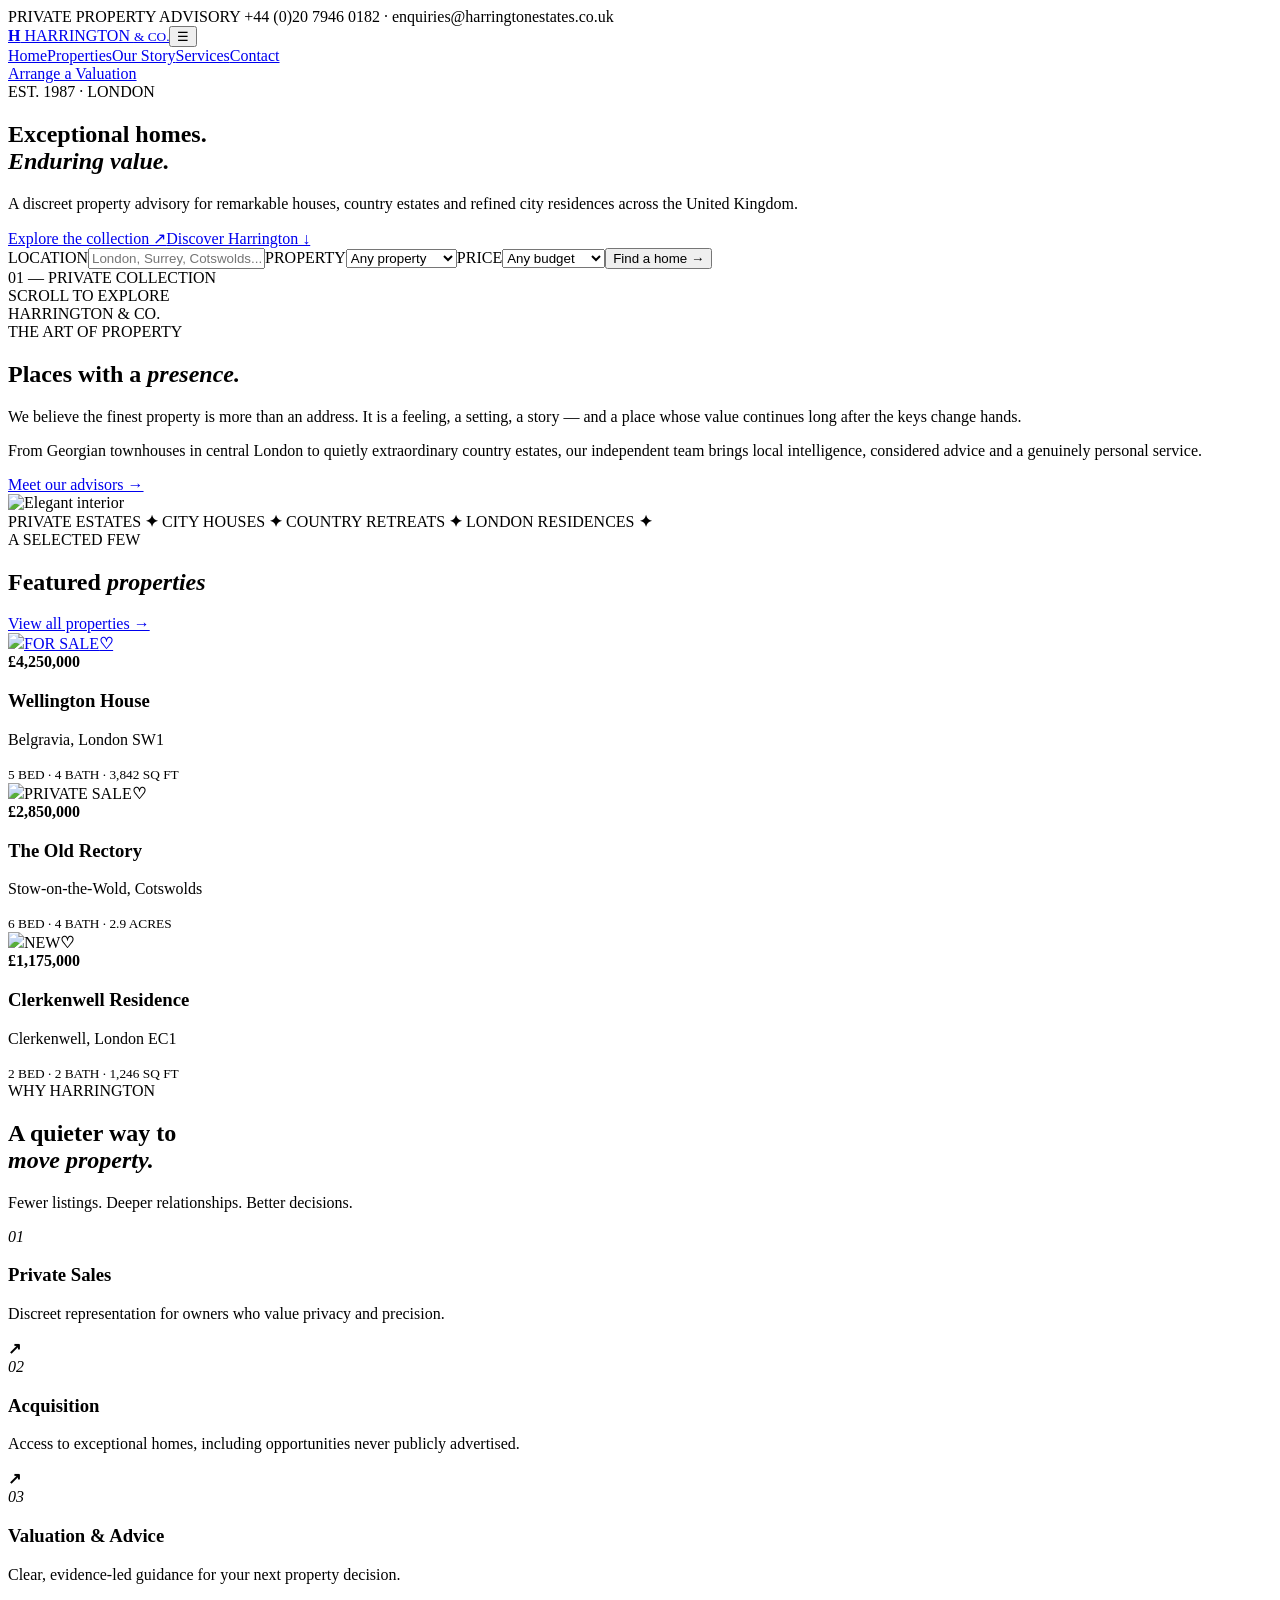
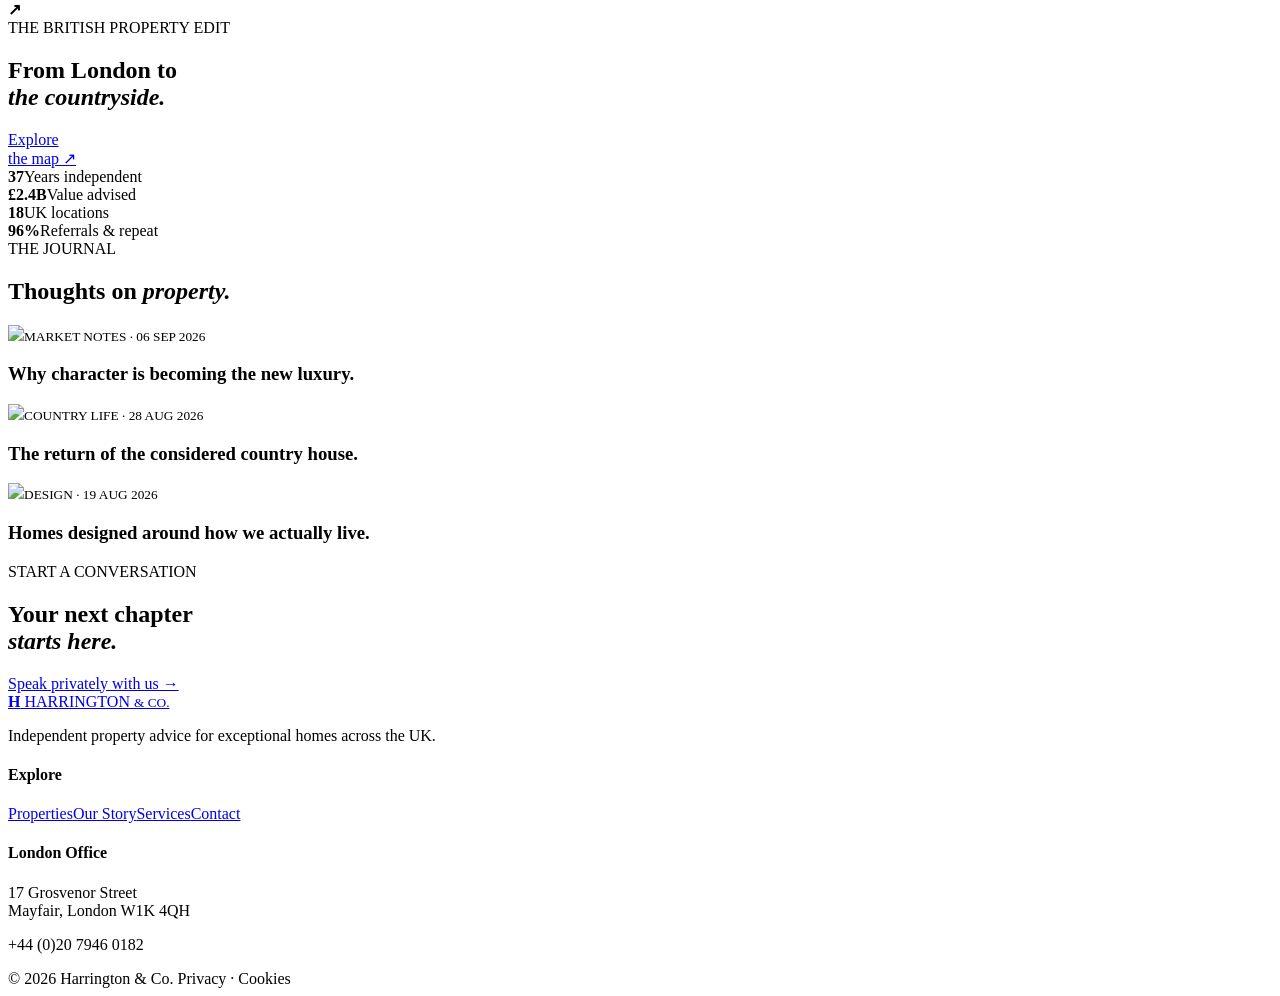
==== index.html @ 805ea757 "Add files via upload" ====
<!doctype html><html lang="en"><head><meta charset="utf-8"><meta name="viewport" content="width=device-width,initial-scale=1"><title>Harrington & Co. | British Property</title><link rel="preconnect" href="https://fonts.googleapis.com"><link href="https://fonts.googleapis.com/css2?family=DM+Sans:wght@400;500;600;700&family=Playfair+Display:ital,wght@0,500;0,600;1,500;1,600&display=swap" rel="stylesheet"><link rel="stylesheet" href="css/style.css"></head><body>
<div class="top">PRIVATE PROPERTY ADVISORY <span>+44 (0)20 7946 0182 · enquiries@harringtonestates.co.uk</span></div><header><div class="wrap nav"><a class="logo" href="index.html"><b>H</b> HARRINGTON <small>& CO.</small></a><button class="menu">☰</button><nav><a class="active" href="index.html">Home</a><a href="properties.html">Properties</a><a href="#story">Our Story</a><a href="#services">Services</a><a href="contact.html">Contact</a></nav><a class="outline" href="contact.html">Arrange a Valuation</a></div></header>
<main><section class="hero"><div class="hero-bg"></div><div class="shade"></div><div class="wrap hero-in"><div class="kicker">EST. 1987 · LONDON</div><h1>Exceptional homes.<br><i>Enduring value.</i></h1><p>A discreet property advisory for remarkable houses, country estates and refined city residences across the United Kingdom.</p><div class="actions"><a class="gold" href="properties.html">Explore the collection ↗</a><a href="#story">Discover Harrington ↓</a></div><div class="search"><label>LOCATION<input id="location" placeholder="London, Surrey, Cotswolds..."></label><label>PROPERTY<select><option>Any property</option><option>Townhouse</option><option>Country Estate</option><option>Apartment</option></select></label><label>PRICE<select><option>Any budget</option><option>Under £1m</option><option>£1m — £3m</option><option>£3m — £10m</option><option>£10m+</option></select></label><button onclick="searchHomes()">Find a home →</button></div></div><div class="side-note">01 — PRIVATE COLLECTION<br><span>SCROLL TO EXPLORE</span></div></section>
<section class="cream section" id="story"><div class="wrap intro"><div class="label">HARRINGTON & CO.</div><div><div class="kicker dark">THE ART OF PROPERTY</div><h2>Places with a <i>presence.</i></h2><p class="lead">We believe the finest property is more than an address. It is a feeling, a setting, a story — and a place whose value continues long after the keys change hands.</p><p>From Georgian townhouses in central London to quietly extraordinary country estates, our independent team brings local intelligence, considered advice and a genuinely personal service.</p><a class="text" href="contact.html">Meet our advisors →</a></div><img class="intro-img" src="https://images.unsplash.com/photo-1600566753190-17f0baa2a6c3?auto=format&fit=crop&w=1100&q=88" alt="Elegant interior"></div></section>
<div class="marquee">PRIVATE ESTATES <b>✦</b> CITY HOUSES <b>✦</b> COUNTRY RETREATS <b>✦</b> LONDON RESIDENCES <b>✦</b></div>
<section class="section"><div class="wrap"><div class="section-head"><div><div class="kicker dark">A SELECTED FEW</div><h2>Featured <i>properties</i></h2></div><a class="text" href="properties.html">View all properties →</a></div><div class="cards">
<article class="card large"><a href="property.html"><div class="photo"><img src="https://images.unsplash.com/photo-1600607688969-a5bfcd646154?auto=format&fit=crop&w=1500&q=88"><span>FOR SALE</span><b>♡</b></div></a><div class="info"><strong>£4,250,000</strong><h3>Wellington House</h3><p>Belgravia, London SW1</p><small>5 BED · 4 BATH · 3,842 SQ FT</small></div></article>
<article class="card"><div class="photo"><img src="https://images.unsplash.com/photo-1564013799919-ab600027ffc6?auto=format&fit=crop&w=1100&q=88"><span>PRIVATE SALE</span><b>♡</b></div><div class="info"><strong>£2,850,000</strong><h3>The Old Rectory</h3><p>Stow-on-the-Wold, Cotswolds</p><small>6 BED · 4 BATH · 2.9 ACRES</small></div></article>
<article class="card"><div class="photo"><img src="https://images.unsplash.com/photo-1600607687920-4e2a09cf159d?auto=format&fit=crop&w=1100&q=88"><span>NEW</span><b>♡</b></div><div class="info"><strong>£1,175,000</strong><h3>Clerkenwell Residence</h3><p>Clerkenwell, London EC1</p><small>2 BED · 2 BATH · 1,246 SQ FT</small></div></article></div></div></section>
<section class="black section" id="services"><div class="wrap split"><div><div class="kicker">WHY HARRINGTON</div><h2>A quieter way to<br><i>move property.</i></h2><p>Fewer listings. Deeper relationships. Better decisions.</p></div><div class="services"><div><em>01</em><h3>Private Sales</h3><p>Discreet representation for owners who value privacy and precision.</p><b>↗</b></div><div><em>02</em><h3>Acquisition</h3><p>Access to exceptional homes, including opportunities never publicly advertised.</p><b>↗</b></div><div><em>03</em><h3>Valuation & Advice</h3><p>Clear, evidence-led guidance for your next property decision.</p><b>↗</b></div></div></div></section>
<section class="story-img"><div class="shade"></div><div class="wrap story"><div class="kicker">THE BRITISH PROPERTY EDIT</div><h2>From London to<br><i>the countryside.</i></h2><a class="circle" href="properties.html">Explore<br>the map ↗</a></div></section>
<section class="cream stats"><div class="wrap stat-grid"><div><b>37</b><span>Years independent</span></div><div><b>£2.4B</b><span>Value advised</span></div><div><b>18</b><span>UK locations</span></div><div><b>96%</b><span>Referrals & repeat</span></div></div></section>
<section class="section"><div class="wrap"><div class="section-head"><div><div class="kicker dark">THE JOURNAL</div><h2>Thoughts on <i>property.</i></h2></div></div><div class="journal"><article><img src="https://images.unsplash.com/photo-1560185008-b033106af5c3?auto=format&fit=crop&w=1000&q=85"><small>MARKET NOTES · 06 SEP 2026</small><h3>Why character is becoming the new luxury.</h3></article><article><img src="https://images.unsplash.com/photo-1510798831971-661eb04b3739?auto=format&fit=crop&w=1000&q=85"><small>COUNTRY LIFE · 28 AUG 2026</small><h3>The return of the considered country house.</h3></article><article><img src="https://images.unsplash.com/photo-1512917774080-9991f1c4c750?auto=format&fit=crop&w=1000&q=85"><small>DESIGN · 19 AUG 2026</small><h3>Homes designed around how we actually live.</h3></article></div></div></section>
<section class="cta"><div class="wrap cta-in"><div><div class="kicker">START A CONVERSATION</div><h2>Your next chapter<br><i>starts here.</i></h2></div><a class="gold" href="contact.html">Speak privately with us →</a></div></section></main>
<footer><div class="wrap foot"><div><a class="logo light" href="index.html"><b>H</b> HARRINGTON <small>& CO.</small></a><p>Independent property advice for exceptional homes across the UK.</p></div><div><h4>Explore</h4><a href="properties.html">Properties</a><a href="#story">Our Story</a><a href="#services">Services</a><a href="contact.html">Contact</a></div><div><h4>London Office</h4><p>17 Grosvenor Street<br>Mayfair, London W1K 4QH</p><p>+44 (0)20 7946 0182</p></div></div><div class="wrap copy">© 2026 Harrington & Co. <span>Privacy · Cookies</span></div></footer><script src="js/script.js"></script></body></html>
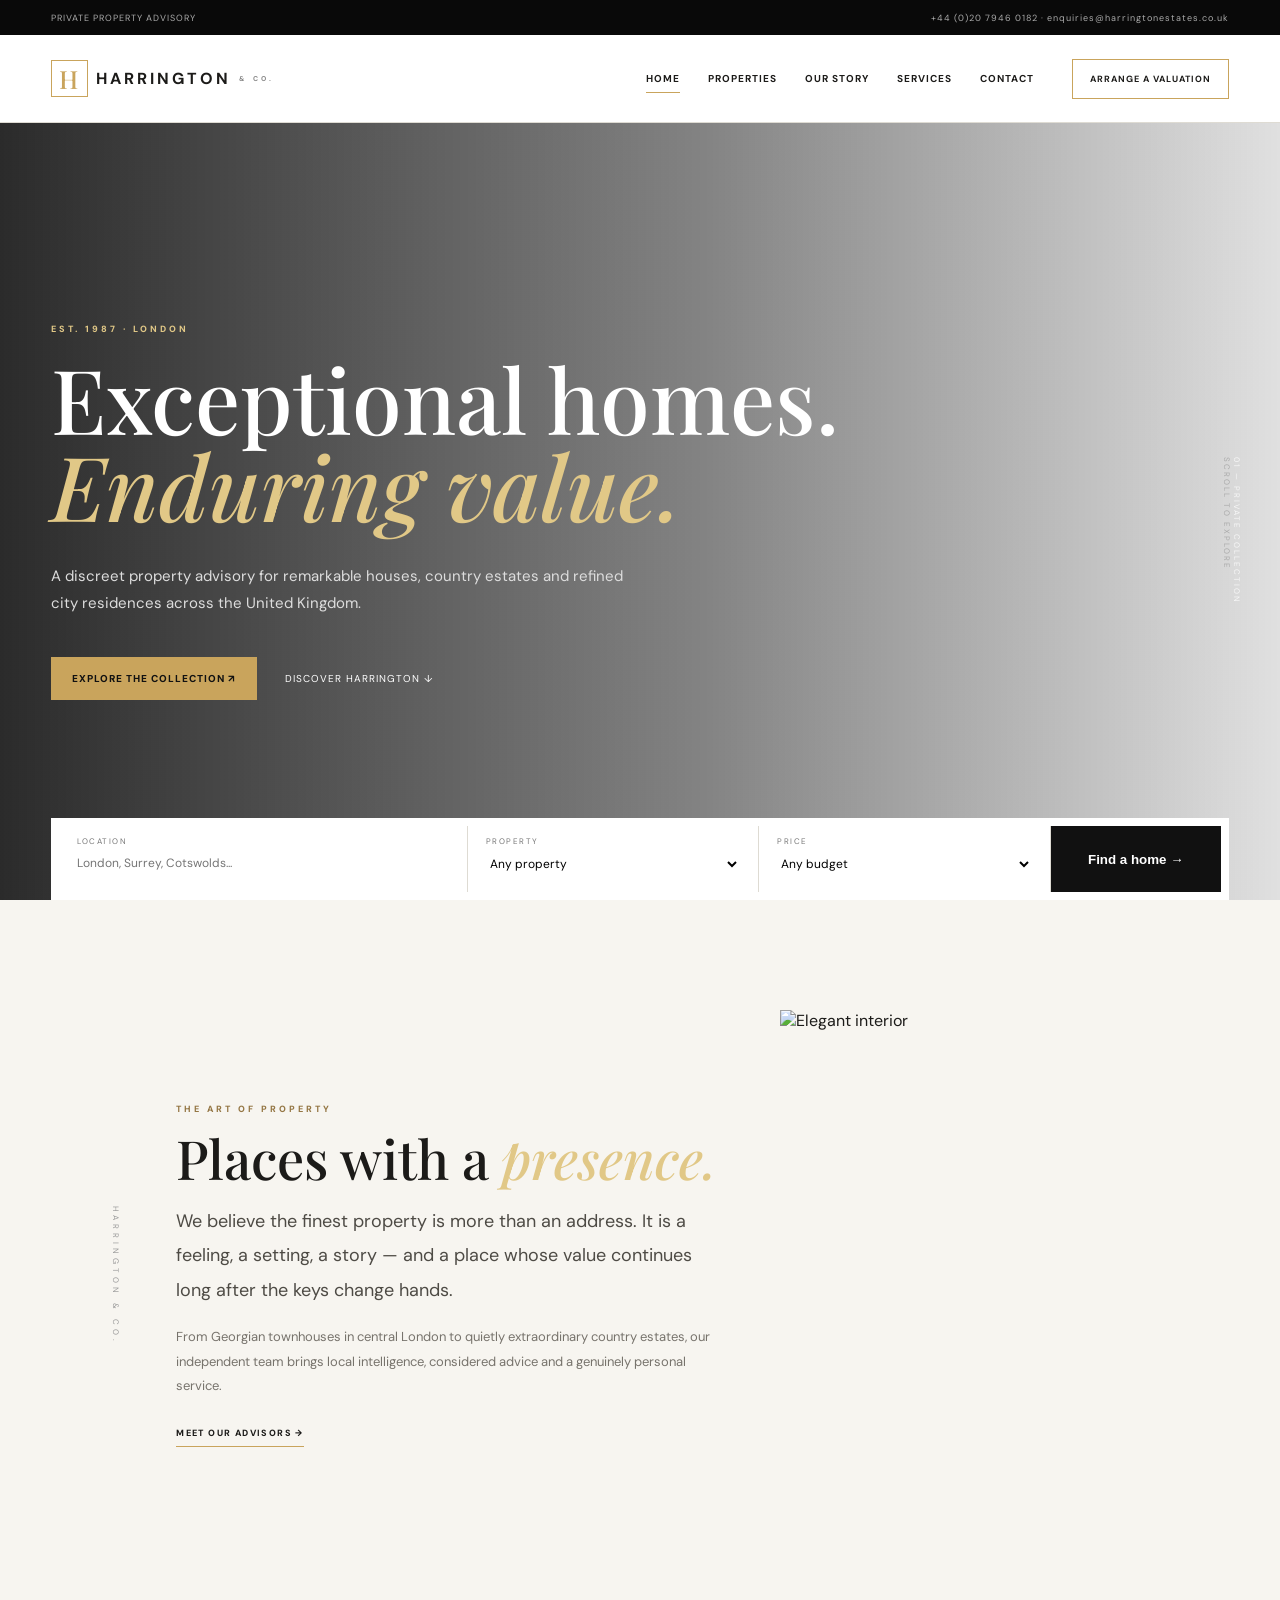
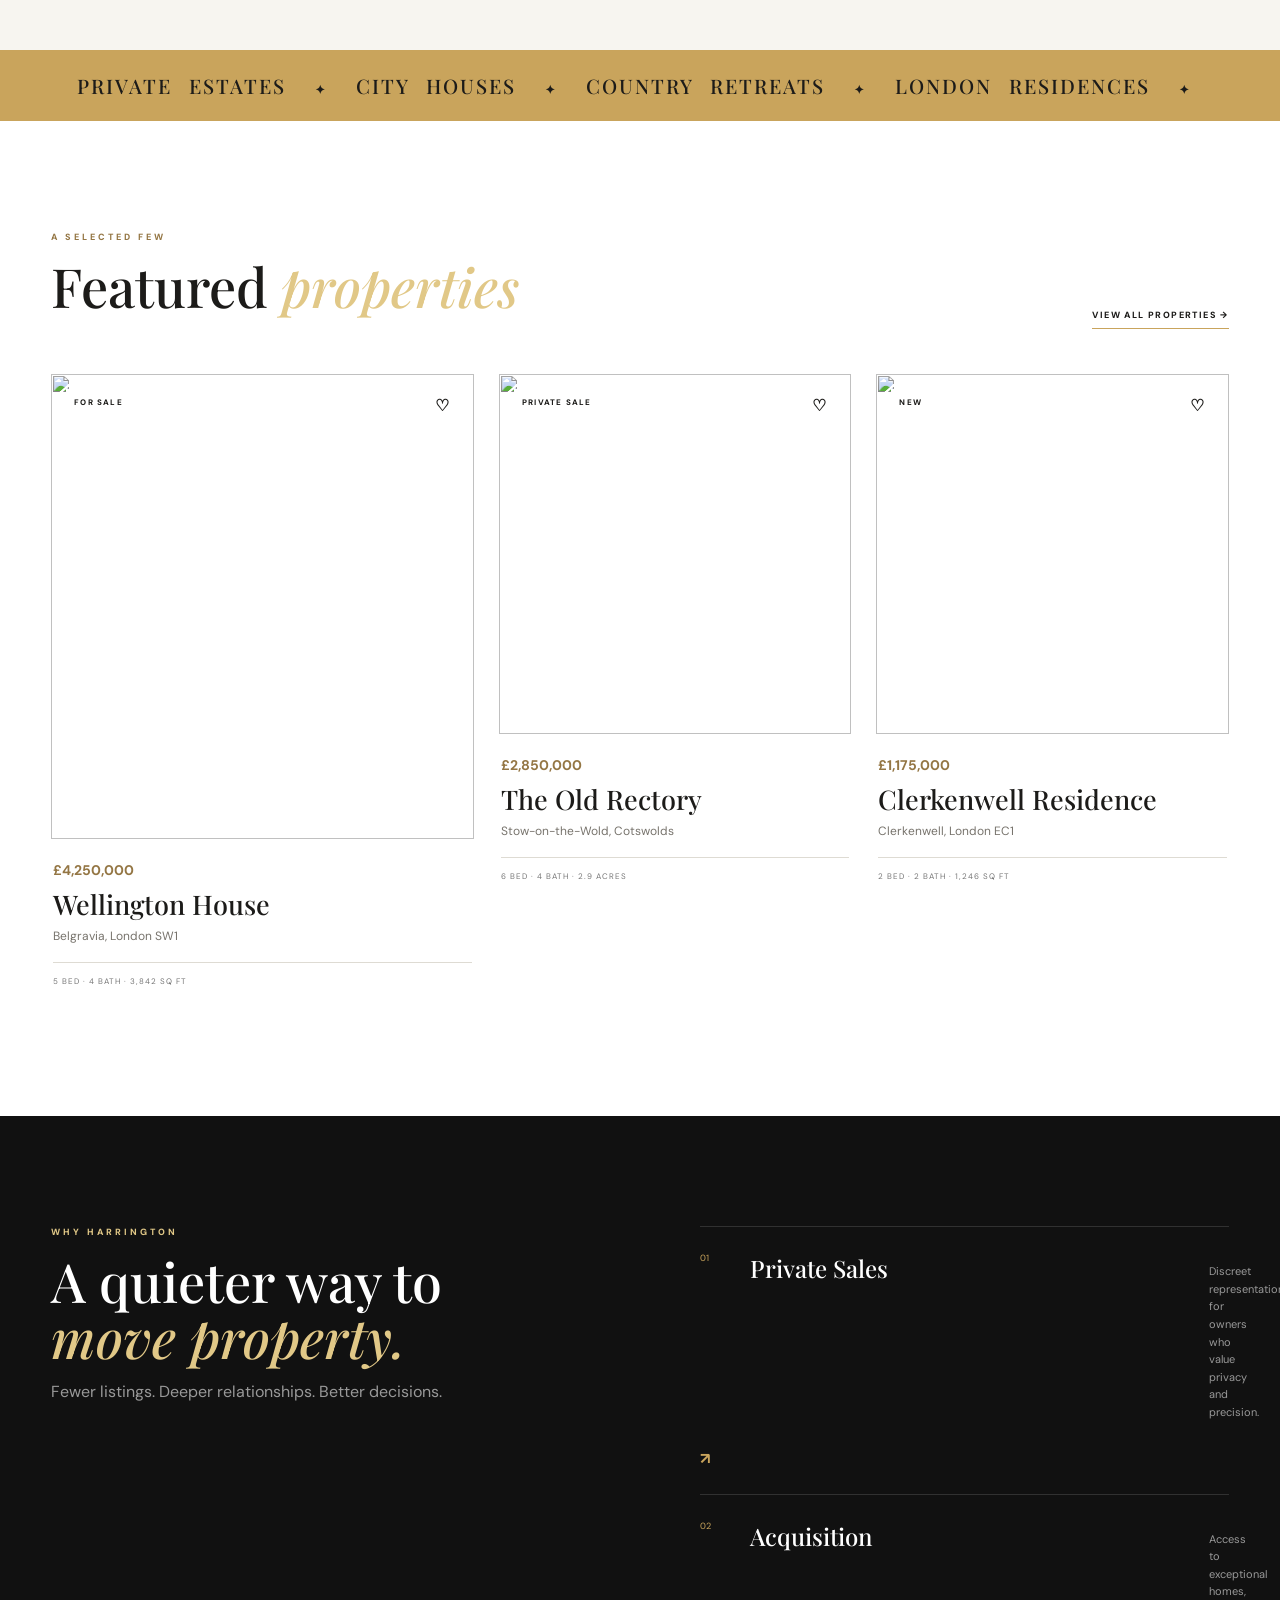
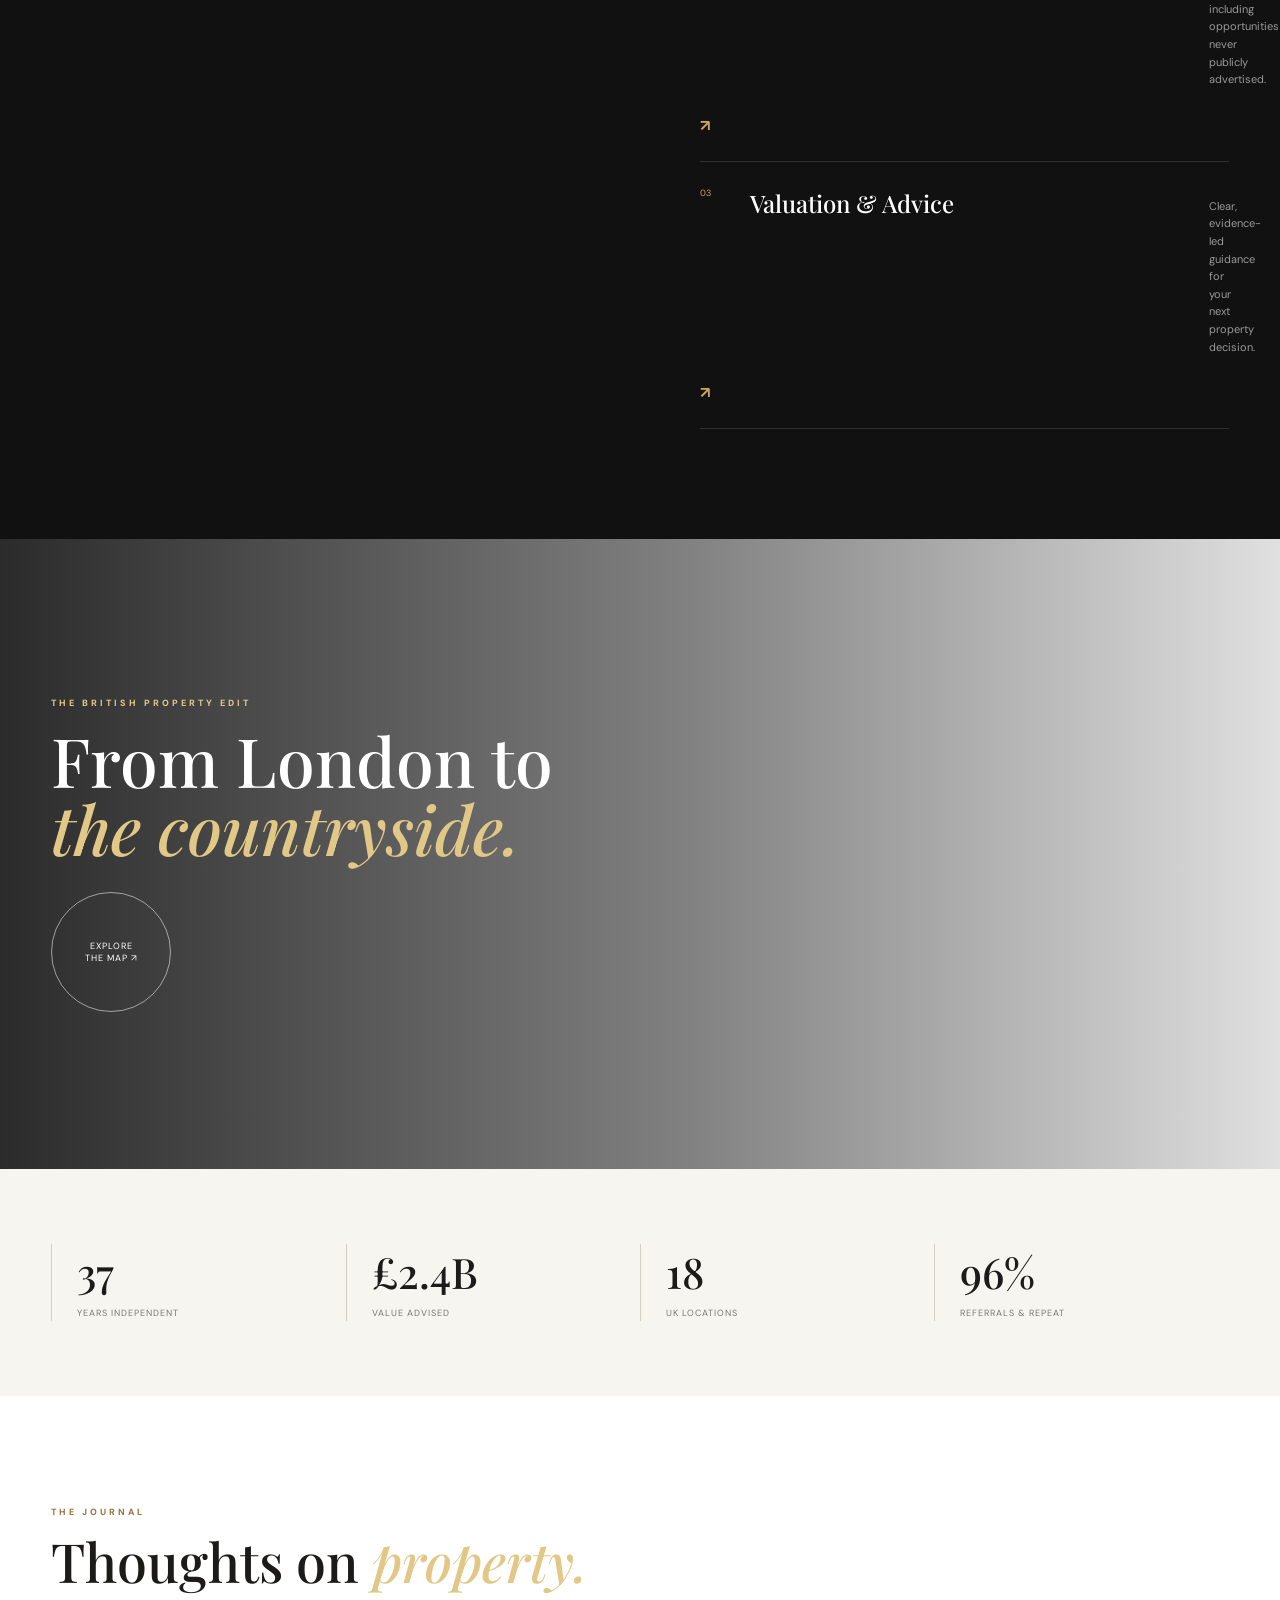
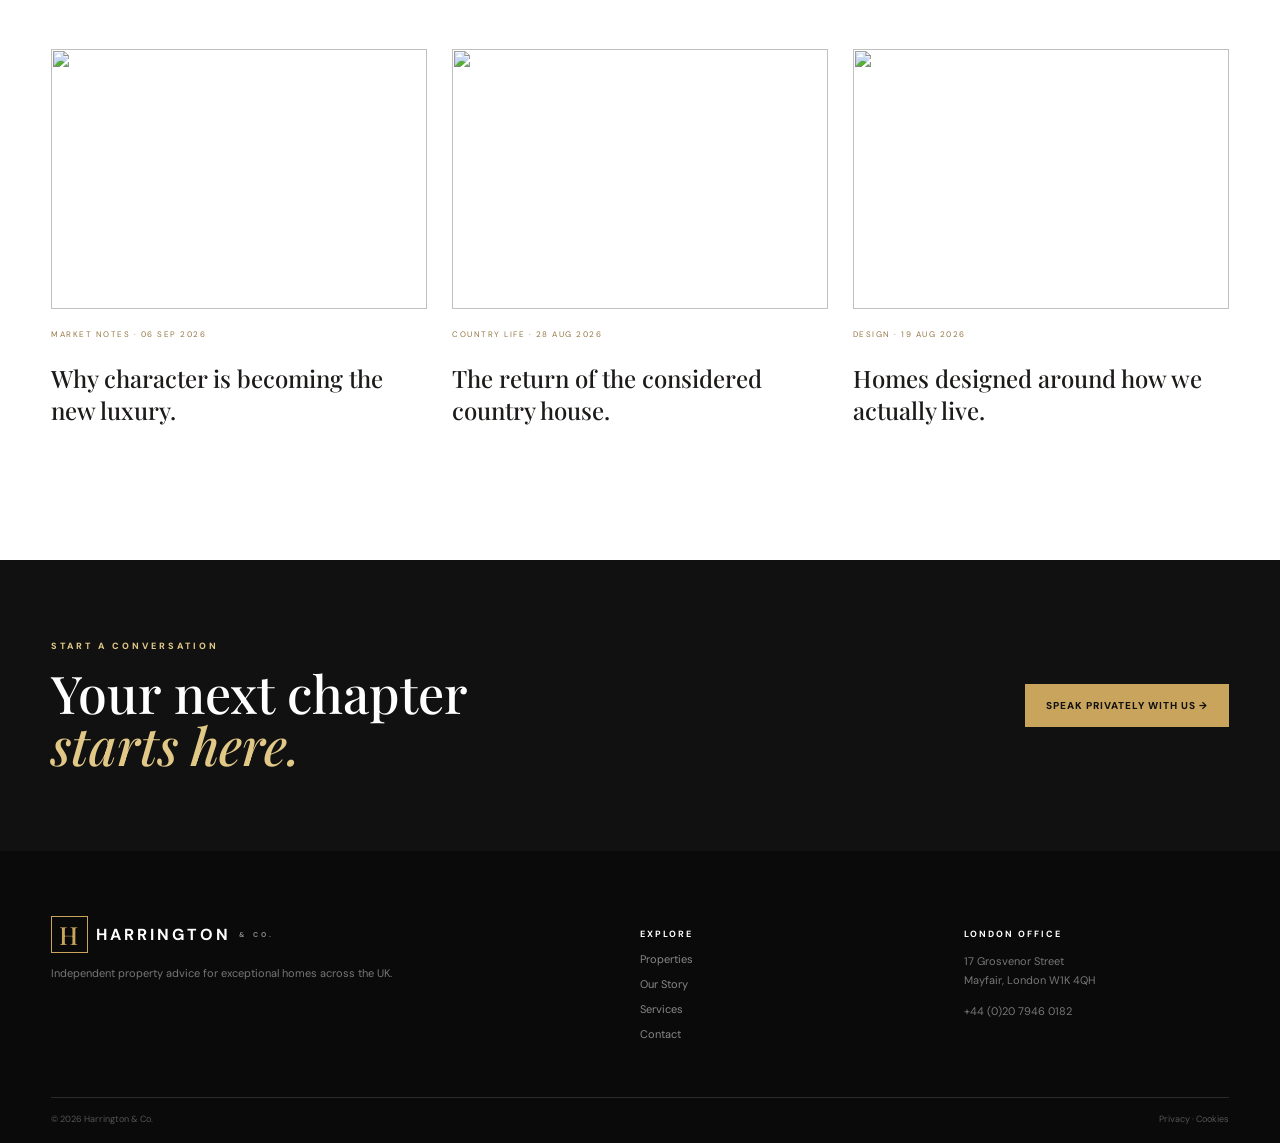
==== commit d5b19a28: "Add files via upload" ====
--- a/index.html
+++ b/index.html
@@ -1,4 +1,4 @@
-<!doctype html><html lang="en"><head><meta charset="utf-8"><meta name="viewport" content="width=device-width,initial-scale=1"><title>Harrington & Co. | British Property</title><link rel="preconnect" href="https://fonts.googleapis.com"><link href="https://fonts.googleapis.com/css2?family=DM+Sans:wght@400;500;600;700&family=Playfair+Display:ital,wght@0,500;0,600;1,500;1,600&display=swap" rel="stylesheet"><link rel="stylesheet" href="css/style.css"></head><body>
+<!doctype html><html lang="en"><head><meta charset="utf-8"><meta name="viewport" content="width=device-width,initial-scale=1"><title>Harrington & Co. | British Property</title><link rel="preconnect" href="https://fonts.googleapis.com"><link href="https://fonts.googleapis.com/css2?family=DM+Sans:wght@400;500;600;700&family=Playfair+Display:ital,wght@0,500;0,600;1,500;1,600&display=swap" rel="stylesheet"><link rel="stylesheet" href="style.css"></head><body>
 <div class="top">PRIVATE PROPERTY ADVISORY <span>+44 (0)20 7946 0182 · enquiries@harringtonestates.co.uk</span></div><header><div class="wrap nav"><a class="logo" href="index.html"><b>H</b> HARRINGTON <small>& CO.</small></a><button class="menu">☰</button><nav><a class="active" href="index.html">Home</a><a href="properties.html">Properties</a><a href="#story">Our Story</a><a href="#services">Services</a><a href="contact.html">Contact</a></nav><a class="outline" href="contact.html">Arrange a Valuation</a></div></header>
 <main><section class="hero"><div class="hero-bg"></div><div class="shade"></div><div class="wrap hero-in"><div class="kicker">EST. 1987 · LONDON</div><h1>Exceptional homes.<br><i>Enduring value.</i></h1><p>A discreet property advisory for remarkable houses, country estates and refined city residences across the United Kingdom.</p><div class="actions"><a class="gold" href="properties.html">Explore the collection ↗</a><a href="#story">Discover Harrington ↓</a></div><div class="search"><label>LOCATION<input id="location" placeholder="London, Surrey, Cotswolds..."></label><label>PROPERTY<select><option>Any property</option><option>Townhouse</option><option>Country Estate</option><option>Apartment</option></select></label><label>PRICE<select><option>Any budget</option><option>Under £1m</option><option>£1m — £3m</option><option>£3m — £10m</option><option>£10m+</option></select></label><button onclick="searchHomes()">Find a home →</button></div></div><div class="side-note">01 — PRIVATE COLLECTION<br><span>SCROLL TO EXPLORE</span></div></section>
 <section class="cream section" id="story"><div class="wrap intro"><div class="label">HARRINGTON & CO.</div><div><div class="kicker dark">THE ART OF PROPERTY</div><h2>Places with a <i>presence.</i></h2><p class="lead">We believe the finest property is more than an address. It is a feeling, a setting, a story — and a place whose value continues long after the keys change hands.</p><p>From Georgian townhouses in central London to quietly extraordinary country estates, our independent team brings local intelligence, considered advice and a genuinely personal service.</p><a class="text" href="contact.html">Meet our advisors →</a></div><img class="intro-img" src="https://images.unsplash.com/photo-1600566753190-17f0baa2a6c3?auto=format&fit=crop&w=1100&q=88" alt="Elegant interior"></div></section>
@@ -12,4 +12,4 @@
 <section class="cream stats"><div class="wrap stat-grid"><div><b>37</b><span>Years independent</span></div><div><b>£2.4B</b><span>Value advised</span></div><div><b>18</b><span>UK locations</span></div><div><b>96%</b><span>Referrals & repeat</span></div></div></section>
 <section class="section"><div class="wrap"><div class="section-head"><div><div class="kicker dark">THE JOURNAL</div><h2>Thoughts on <i>property.</i></h2></div></div><div class="journal"><article><img src="https://images.unsplash.com/photo-1560185008-b033106af5c3?auto=format&fit=crop&w=1000&q=85"><small>MARKET NOTES · 06 SEP 2026</small><h3>Why character is becoming the new luxury.</h3></article><article><img src="https://images.unsplash.com/photo-1510798831971-661eb04b3739?auto=format&fit=crop&w=1000&q=85"><small>COUNTRY LIFE · 28 AUG 2026</small><h3>The return of the considered country house.</h3></article><article><img src="https://images.unsplash.com/photo-1512917774080-9991f1c4c750?auto=format&fit=crop&w=1000&q=85"><small>DESIGN · 19 AUG 2026</small><h3>Homes designed around how we actually live.</h3></article></div></div></section>
 <section class="cta"><div class="wrap cta-in"><div><div class="kicker">START A CONVERSATION</div><h2>Your next chapter<br><i>starts here.</i></h2></div><a class="gold" href="contact.html">Speak privately with us →</a></div></section></main>
-<footer><div class="wrap foot"><div><a class="logo light" href="index.html"><b>H</b> HARRINGTON <small>& CO.</small></a><p>Independent property advice for exceptional homes across the UK.</p></div><div><h4>Explore</h4><a href="properties.html">Properties</a><a href="#story">Our Story</a><a href="#services">Services</a><a href="contact.html">Contact</a></div><div><h4>London Office</h4><p>17 Grosvenor Street<br>Mayfair, London W1K 4QH</p><p>+44 (0)20 7946 0182</p></div></div><div class="wrap copy">© 2026 Harrington & Co. <span>Privacy · Cookies</span></div></footer><script src="js/script.js"></script></body></html>
+<footer><div class="wrap foot"><div><a class="logo light" href="index.html"><b>H</b> HARRINGTON <small>& CO.</small></a><p>Independent property advice for exceptional homes across the UK.</p></div><div><h4>Explore</h4><a href="properties.html">Properties</a><a href="#story">Our Story</a><a href="#services">Services</a><a href="contact.html">Contact</a></div><div><h4>London Office</h4><p>17 Grosvenor Street<br>Mayfair, London W1K 4QH</p><p>+44 (0)20 7946 0182</p></div></div><div class="wrap copy">© 2026 Harrington & Co. <span>Privacy · Cookies</span></div></footer><script src="script.js"></script></body></html>
--- a/style.css
+++ b/style.css
@@ -0,0 +1 @@
+:root{--black:#111;--gold:#c9a45c;--gold2:#e1c887;--cream:#f7f5f0;--ink:#1c1b19;--muted:#77736c;--line:#dedbd3;--serif:'Playfair Display',serif;--sans:'DM Sans',sans-serif}*{box-sizing:border-box}html{scroll-behavior:smooth}body{margin:0;color:var(--ink);font-family:var(--sans)}a{text-decoration:none;color:inherit}.wrap{width:min(1200px,92%);margin:auto}.top{height:35px;background:#090909;color:#aaa;font-size:9px;letter-spacing:1px;padding:0 4%;display:flex;align-items:center;justify-content:space-between}.header,header{height:88px;background:#fff;border-bottom:1px solid var(--line);position:sticky;top:0;z-index:30}.nav{height:100%;display:flex;align-items:center;gap:38px}.logo{margin-right:auto;font-weight:700;letter-spacing:3px;font-size:16px;display:flex;align-items:center;gap:8px}.logo b{font:500 25px var(--serif);color:var(--gold);border:1px solid var(--gold);width:37px;height:37px;display:grid;place-items:center}.logo small{font-size:7px;color:#888}.logo.light{color:#fff}nav{display:flex;gap:28px}nav a{font-size:10px;letter-spacing:1px;text-transform:uppercase;font-weight:700;padding:35px 0;position:relative}nav a:after{content:'';position:absolute;bottom:27px;left:0;width:0;height:1px;background:var(--gold);transition:.3s}nav a:hover:after,nav a.active:after{width:100%}.outline{border:1px solid var(--gold);padding:13px 17px;font-size:9px;text-transform:uppercase;letter-spacing:1px;font-weight:700}.menu{display:none;border:0;background:none;font-size:25px}.hero{height:calc(100vh - 123px);min-height:680px;position:relative;color:#fff;overflow:hidden}.hero-bg{position:absolute;inset:0;background:url('https://images.unsplash.com/photo-1600607687920-4e2a09cf159d?auto=format&fit=crop&w=2200&q=92') center/cover;animation:zoom 12s ease-out forwards}.shade{position:absolute;inset:0;background:linear-gradient(90deg,#080808db,#08080880 55%,#08080820)}.hero-in{height:100%;display:flex;justify-content:center;flex-direction:column;position:relative}.kicker{font-size:9px;letter-spacing:3px;font-weight:800;color:var(--gold2)}.kicker.dark{color:#947644}.hero h1{font:500 clamp(52px,7vw,92px)/.97 var(--serif);margin:20px 0}.hero h1 i,.banner h1 i,.detail h1 i,.contact-hero h1 i,h2 i{font-style:italic;color:var(--gold2)}.hero p{font-size:15px;line-height:1.8;max-width:600px;color:#ddd}.actions{display:flex;gap:28px;align-items:center;margin-top:25px;font-size:10px;text-transform:uppercase;letter-spacing:1px}.gold{display:inline-flex;justify-content:center;align-items:center;background:var(--gold);color:#111;border:0;padding:15px 21px;font-size:10px;letter-spacing:1px;text-transform:uppercase;font-weight:800;cursor:pointer}.gold:hover{background:var(--gold2)}.search{position:absolute;bottom:0;left:0;right:0;background:#fff;color:#111;padding:8px;display:grid;grid-template-columns:1.4fr 1fr 1fr 170px}.search label{padding:10px 18px;border-right:1px solid var(--line);font-size:8px;letter-spacing:1.5px;color:#777}.search input,.search select{display:block;width:100%;border:0;outline:0;padding:9px 0;font:12px var(--sans);background:#fff}.search button{border:0;background:#111;color:#fff;font-weight:700}.side-note{position:absolute;right:3%;top:43%;writing-mode:vertical-rl;font-size:8px;letter-spacing:2px;color:#fffc}.side-note span{color:#aaa}.section{padding:110px 0}.cream{background:var(--cream)}.intro{display:grid;grid-template-columns:70px 1.1fr .9fr;gap:55px;align-items:center}.label{writing-mode:vertical-rl;letter-spacing:4px;font-size:8px;color:#999}.intro h2,.section-head h2,.split h2,.contact h2{font:500 54px/1.04 var(--serif);margin:15px 0}.intro p,.body{color:var(--muted);line-height:1.9;font-size:13px}.intro .lead{font-size:18px;color:#4e4b45}.intro-img{width:100%;height:530px;object-fit:cover}.text{display:inline-block;border-bottom:1px solid var(--gold);padding-bottom:7px;font-size:9px;letter-spacing:1.4px;text-transform:uppercase;font-weight:800;margin-top:15px}.marquee{background:var(--gold);padding:22px;text-align:center;font:500 20px var(--serif);letter-spacing:2px;word-spacing:10px}.marquee b{font-size:12px;margin:0 12px}.section-head{display:flex;justify-content:space-between;align-items:end;margin-bottom:45px}.section-head .text{margin:0}.cards{display:grid;grid-template-columns:1.2fr 1fr 1fr;gap:25px}.photo{height:360px;position:relative;overflow:hidden}.large .photo{height:465px}.photo img{width:100%;height:100%;object-fit:cover;transition:.7s}.card:hover img{transform:scale(1.05)}.photo span{position:absolute;left:15px;top:15px;background:#fff;padding:8px;font-size:8px;font-weight:800;letter-spacing:1.2px}.photo>b{position:absolute;right:15px;top:14px;width:34px;height:34px;background:#fff;border-radius:50%;display:grid;place-items:center}.info{padding:20px 2px}.info strong{font-size:14px;color:#947644}.info h3{font:500 27px var(--serif);margin:6px 0}.info p{color:var(--muted);font-size:12px;margin:0}.info small{display:block;border-top:1px solid var(--line);margin-top:18px;padding-top:13px;font-size:8px;letter-spacing:1px;color:#777}.black{background:#111;color:#fff}.split{display:grid;grid-template-columns:1fr 1fr;gap:120px}.split p{color:#999}.services{border-top:1px solid #fff2}.services>div{display:grid;grid-template-columns:35px 1fr 20px;gap:15px;border-bottom:1px solid #fff2;padding:25px 0}.services em{color:var(--gold);font-style:normal;font-size:9px}.services h3{font:500 24px var(--serif);margin:0}.services p{font-size:11px;line-height:1.6}.services b{color:var(--gold)}.story-img{height:630px;position:relative;background:url('https://images.unsplash.com/photo-1505693416388-ac5ce068fe85?auto=format&fit=crop&w=2200&q=90') center/cover}.story{height:100%;position:relative;color:#fff;display:flex;flex-direction:column;justify-content:center}.story h2{font:500 68px/1 var(--serif);margin:17px 0 30px}.circle{width:120px;height:120px;border:1px solid #fff8;border-radius:50%;display:grid;place-items:center;text-align:center;font-size:9px;letter-spacing:1px;text-transform:uppercase}.stats{padding:75px 0}.stat-grid{display:grid;grid-template-columns:repeat(4,1fr)}.stat-grid div{border-left:1px solid #d2cec4;padding-left:25px}.stat-grid b{font:500 42px var(--serif);display:block}.stat-grid span{font-size:9px;text-transform:uppercase;letter-spacing:1px;color:#777}.journal{display:grid;grid-template-columns:repeat(3,1fr);gap:25px}.journal img{width:100%;height:260px;object-fit:cover}.journal small{display:block;color:#947644;font-size:8px;letter-spacing:1.5px;margin-top:15px}.journal h3{font:500 24px var(--serif);line-height:1.3}.cta{background:#111;color:#fff;padding:80px 0}.cta-in{display:flex;justify-content:space-between;align-items:center}.cta h2{font:500 52px/1 var(--serif);margin:15px 0 0}footer{background:#0a0a0a;color:#ccc;padding:65px 0 18px}.foot{display:grid;grid-template-columns:2fr 1fr 1fr;gap:60px}.foot h4{font-size:9px;text-transform:uppercase;letter-spacing:2px;color:#fff}.foot a:not(.logo){display:block;color:#888;font-size:11px;margin:11px 0}.foot p{font-size:11px;color:#777;line-height:1.8}.copy{border-top:1px solid #fff2;margin-top:45px;padding-top:15px;font-size:9px;color:#555;display:flex;justify-content:space-between}.banner{padding:105px 0;background:var(--cream)}.banner h1,.contact-hero h1{font:500 75px/1 var(--serif);margin:17px 0}.banner p,.contact-hero p{color:var(--muted);max-width:570px;line-height:1.7}.filters{display:flex;border:1px solid var(--line);padding:7px;margin-bottom:45px;max-width:950px}.filters input,.filters select{border:0;outline:0;padding:13px;font:12px var(--sans)}.filters input{flex:1}.filters select{border-left:1px solid var(--line)}.list article{display:grid;grid-template-columns:48% 1fr;gap:50px;border-top:1px solid var(--line);padding:30px 0}.list img{width:100%;height:380px;object-fit:cover}.list small{color:#947644;font-size:8px;letter-spacing:2px}.list h2{font:500 42px var(--serif);margin:14px 0}.list p{color:var(--muted);font-size:13px;line-height:1.8}.list b{font:500 22px var(--serif)}.list span{display:block;font-size:8px;letter-spacing:1px;color:#777;margin-top:15px}.hidden{display:none}.empty{text-align:center;background:var(--cream);padding:45px}.detail-photo{height:610px;position:relative}.detail-photo img{width:100%;height:100%;object-fit:cover}.detail-photo div{position:absolute;bottom:22px;left:4%;background:#111d;color:#fff;padding:10px;font-size:8px;letter-spacing:2px}.detail{display:grid;grid-template-columns:1.5fr .7fr;gap:100px}.detail h1{font:500 77px/1 var(--serif);margin:18px 0}.facts{display:flex;gap:40px;border-block:1px solid var(--line);padding:25px 0;margin:35px 0 55px}.facts b{font:500 22px var(--serif)}.facts small{display:block;font:8px var(--sans);letter-spacing:1px;color:#777;margin-top:5px}.detail h2{font:500 34px var(--serif)}.points{display:grid;grid-template-columns:1fr 1fr;gap:12px;border-top:1px solid var(--line);padding-top:22px;margin-top:30px;font-size:11px;color:#555}.detail aside{background:var(--cream);padding:35px;align-self:start;position:sticky;top:110px}.detail aside h3{font:500 29px var(--serif)}.detail aside p{color:var(--muted);font-size:12px;line-height:1.7}.full{width:100%;margin-top:12px}.advisor{border-top:1px solid #ddd6c8;margin-top:25px;padding-top:20px;color:#947644;font-weight:800}.advisor span{color:#555;font-size:10px;margin-left:8px}.gallery{display:grid;grid-template-columns:2fr 1fr 1fr;gap:4px}.gallery img{width:100%;height:370px;object-fit:cover}.contact-hero{background:#111;color:#fff;padding:110px 0}.contact-hero p{color:#aaa}.contact{display:grid;grid-template-columns:1fr 1fr;gap:120px}.contact h2{font-size:65px}.contact-lines{margin-top:40px}.contact-lines b{display:block;border-top:1px solid var(--line);padding:18px 0;font-size:9px;letter-spacing:2px;color:#947644}.contact-lines small{display:block;color:#666;font-size:12px;letter-spacing:0;margin-top:7px}.form{background:var(--cream);padding:40px}.form h3{font:500 30px var(--serif);margin:15px 0 25px}.form label{display:block;font-size:9px;font-weight:800;letter-spacing:1px;margin-top:16px}.form input,.form select,.form textarea{display:block;width:100%;margin-top:7px;padding:13px;border:1px solid #ddd8ce;background:#fff;outline:0;font:13px var(--sans)}.two{display:grid;grid-template-columns:1fr 1fr;gap:15px}.success{background:#dfeadd;color:#355b3a;padding:12px;margin-top:15px;font-size:10px}@keyframes zoom{from{transform:scale(1.03)}to{transform:scale(1.1)}}@media(max-width:900px){nav{display:none}.menu{display:block}.outline{display:none}.nav.open nav{display:flex;position:absolute;top:88px;left:0;right:0;background:#fff;padding:20px;flex-direction:column;gap:3px;box-shadow:0 15px 30px #0001}.nav.open nav a{padding:12px}.nav.open nav a:after{bottom:4px}.hero{min-height:770px}.search{grid-template-columns:1fr 1fr}.search button{padding:14px}.intro,.split,.detail,.contact{grid-template-columns:1fr;gap:45px}.label{display:none}.cards{grid-template-columns:1fr 1fr}.large{grid-column:1/-1}.large .photo{height:420px}.journal{grid-template-columns:1fr 1fr}.stat-grid{grid-template-columns:1fr 1fr;gap:30px}.list article{grid-template-columns:1fr}.detail aside{position:static}.foot{grid-template-columns:1fr 1fr}}@media(max-width:600px){.top span{display:none}.hero h1{font-size:51px}.hero{height:790px}.search{grid-template-columns:1fr}.search label{border:0;border-bottom:1px solid var(--line)}.side-note{display:none}.section{padding:75px 0}.intro h2,.section-head h2,.split h2,.contact h2{font-size:42px}.cards,.journal,.stat-grid,.foot{grid-template-columns:1fr}.large{grid-column:auto}.photo,.large .photo{height:330px}.story-img{height:520px}.story h2{font-size:51px}.cta-in{display:block}.cta h2{font-size:45px;margin-bottom:30px}.banner h1,.contact-hero h1{font-size:54px}.filters{display:grid}.filters select{border-left:0;border-top:1px solid var(--line)}.list h2{font-size:35px}.detail-photo{height:420px}.detail h1{font-size:57px}.facts{gap:20px;flex-wrap:wrap}.points{grid-template-columns:1fr}.gallery{grid-template-columns:1fr}.gallery img{height:300px}.two{grid-template-columns:1fr}.copy{display:block}.copy span{display:block;margin-top:7px}}
